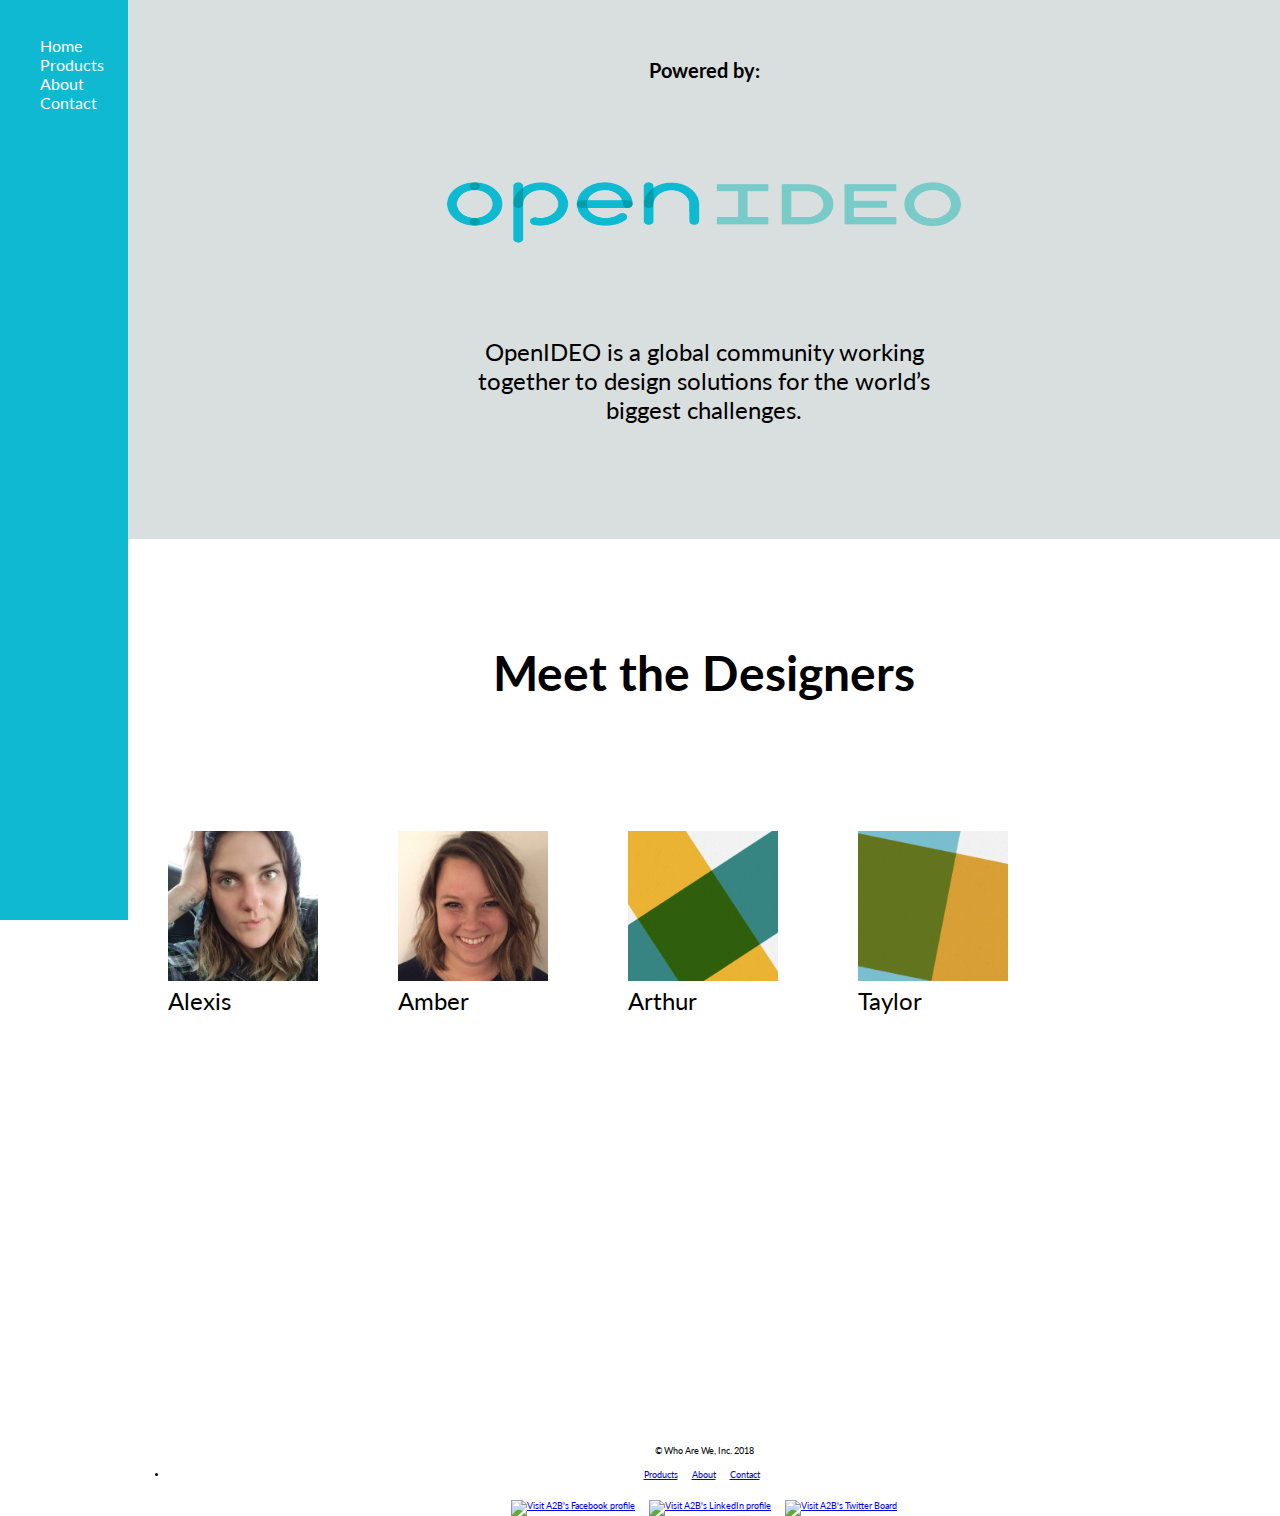
==== about.html @ ad9490f4 "Merge pull request #23 from nss-day-cohort-24/anotherBranch" ====
<!DOCTYPE html>
<html>
<head>
    <meta charset="utf-8" />
    <meta http-equiv="X-UA-Compatible" content="IE=edge">
    <title>About</title>
    <meta name="viewport" content="width=device-width, initial-scale=1">
    <link href="https://fonts.googleapis.com/css?family=Lato:300" rel="stylesheet">
    <link rel="stylesheet" type="text/css" media="screen" href="css/about.css" />
    <link rel="stylesheet" type="text/css" media="screen" href="css/styles.css" />

</head>
<body>
    <header>
        <div class="navBackground">
            <nav>
                <ul>
                    <li><a href="index.html">Home</a></li>
                    <li><a href="products.html">Products</a></li>
                    <li><a href="about.html">About</a></li>
                    <li><a href="contact.html">Contact</a></li>
                </ul>          
            </nav>
        </div>
    </header>
    <body>
        <div class="container">
            <div class="logo">
                <h5>Powered by:</h5>
                <img src="images/openideo-logo.png" height="250px" width="600px">
                <p>OpenIDEO is a global community working together to design solutions for the world’s biggest challenges.</p>
            </div>
            <h3>Meet the Designers</h3>
            <div class="designers">
                <div class="images">
                    <figure>
                        <img src="images/alexis.png" height="150px" width="150px">
                        <figcaption>Alexis</figcaption>
                    </figure>
                    <figure>
                        <img src="images/amber.png" height="150px" width="150px">
                        <figcaption>Amber</figcaption>
                    </figure>
                    <figure>
                        <img src="images/arthur.png" height="150px" width="150px">
                        <figcaption>Arthur</figcaption>
                    </figure>
                    <figure>
                        <img src="images/taylor.png" height="150px" width="150px">
                        <figcaption>Taylor</figcaption>
                    </figure>
                </div>
            </div>
        </div>
        <div class="wrapper">
                <div class="push"></div>
                </div>
    <footer class="footer">
        &copy; Who Are We, Inc. 2018
        <ul>
            <li><a href="products.html">Products</a> &nbsp;&nbsp;&nbsp;&nbsp;&nbsp;
                <a href="about.html">About</a> &nbsp;&nbsp;&nbsp;&nbsp;&nbsp;
                <a href="contact.html">Contact</a></li>
            </ul>
            <br>
            <a href="#"><img src="images/facebook.png" alt="Visit A2B's Facebook profile" title="A2B's Facebook profile" width="20" height="20"></a> &nbsp;&nbsp;&nbsp;&nbsp;&nbsp;
            <a href="#"><img src="images/linkedin.png" alt="Visit A2B's LinkedIn profile" title="A2B's LinkedIn profile" width="20" height="20"></a> &nbsp;&nbsp;&nbsp;&nbsp;&nbsp;
            <a href="#"><img src="images/twitter.png" alt="Visit A2B's Twitter Board" title="A2B's Twitter Board" width="20" height="20"></a>
    </footer>
    
<script src="JS/main.js"></script>
</body>
</html>
---- css/about.css ----
body {
    font-family: 'Lato', sans-serif;
}

.container {
    font-family: 'Lato', sans-serif;
    font-size: 1.5em;
}

body {
    margin:0 0 0 10%;
}

/*navigation bar */
#navBackground {
    background-color: #10B9D2;
    height: 100%;
    width: 10%;
    position: fixed;
    z-index: 1;
    left: 0;
    overflow-x: hidden;
}

/*the logo and mission statement for openideo*/
.logo {
   text-align: center;
   background-color: #D9DEDE;
   padding-bottom: 10%;
}

p {
    margin: 0 30% 0 30%;
}

h5 {
    padding: 5% 0 0 0 ;
    margin: 0;
}



/*designers portion*/

h3 {
    text-align: center; 
    font-size: 2em;
    padding: 5% 0 5% 0;
}

.designers {
    display: inline-flex;
    flex-direction: row;
    align-items: center;
}

.images {
    display: inline-flex;
    flex-direction: row;
    align-items: center;
    
}
---- css/styles.css ----
.navBackground {
    background-color: #10b9d2;
        height: 100%;
        width: 10%;
        position: fixed;
        z-index: 1;
        top: 0;
        left: 0;
        overflow-x: hidden;
        padding-top: 20px;
        text-decoration: none;
    
}

/* this is link text color, the href anchors change it */
.navBackground a {
    color: white;
    font-family: 'Lato', sans-serif;
    text-decoration: none;
}

.navBackground li {
    list-style-type: none;
}

.navBackground a:hover {
    color: black;
}

body {
    margin: 0 0 0 10%;
    font-family: 'Lato', sans-serif;
    background-color: white;
    color: black;
}


.welcomeText {
    font-size: 8em;
    text-align: center;
}

.removeMargin {
    margin: 10% 0 0 0;
    
}

.welcomeText2 {
    text-align: right;
    /* padding-top: -40em; */

}


.footer {
    text-align: center;
    font-size: xx-small;
    position: relative;
}

.footer ul {
    padding-top: .5em;
    padding-right: 5em;
    text-decoration: none;
    
}

html, body {
    height: 100%;
}

.wrapper {
    min-height: 45%;
    margin-bottom: 1px;
}

.footer, .push {
    height: 1px;

}
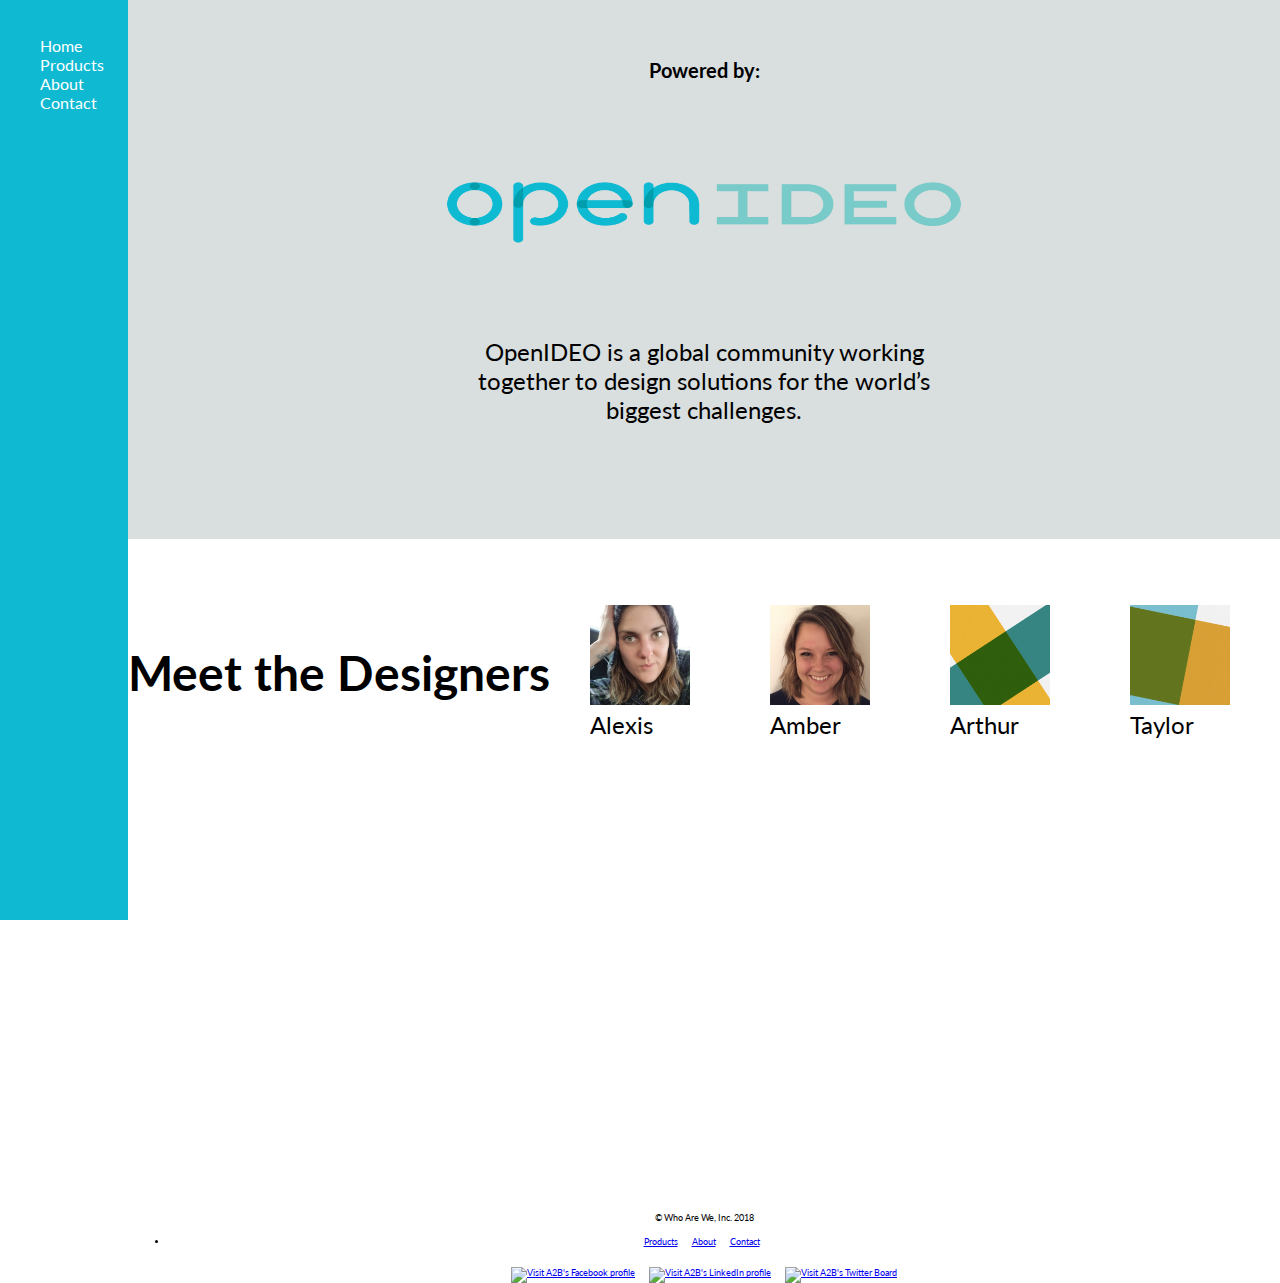
==== commit 8529a002: "fixed footer on all pages, added text to home page" ====
--- a/about.html
+++ b/about.html
@@ -30,23 +30,23 @@
                 <img src="images/openideo-logo.png" height="250px" width="600px">
                 <p>OpenIDEO is a global community working together to design solutions for the world’s biggest challenges.</p>
             </div>
-            <h3>Meet the Designers</h3>
             <div class="designers">
+                <h3>Meet the Designers</h3>
                 <div class="images">
                     <figure>
-                        <img src="images/alexis.png" height="150px" width="150px">
+                        <img src="images/alexis.png" height="100px" width="100px">
                         <figcaption>Alexis</figcaption>
                     </figure>
                     <figure>
-                        <img src="images/amber.png" height="150px" width="150px">
+                        <img src="images/amber.png" height="100px" width="100px">
                         <figcaption>Amber</figcaption>
                     </figure>
                     <figure>
-                        <img src="images/arthur.png" height="150px" width="150px">
+                        <img src="images/arthur.png" height="100px" width="100px">
                         <figcaption>Arthur</figcaption>
                     </figure>
                     <figure>
-                        <img src="images/taylor.png" height="150px" width="150px">
+                        <img src="images/taylor.png" height="100px" width="100px">
                         <figcaption>Taylor</figcaption>
                     </figure>
                 </div>
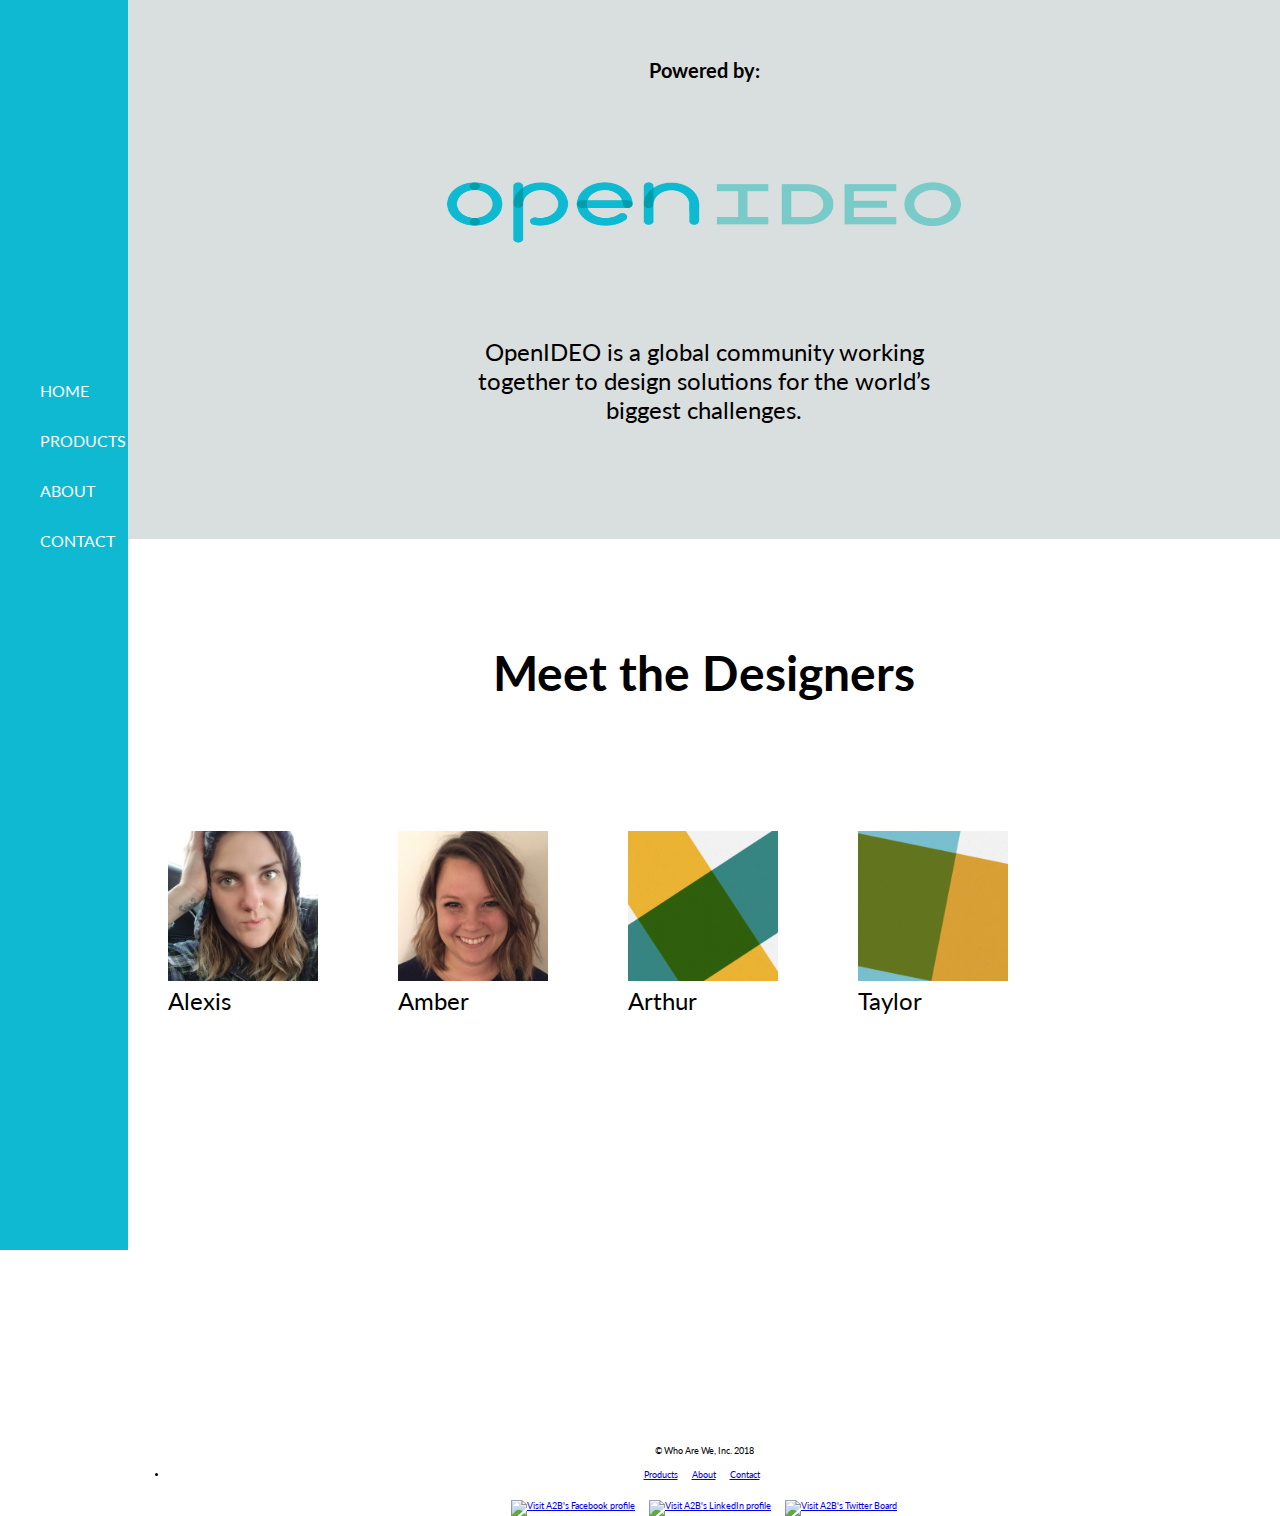
==== commit beac1f1f: "added changes to the style of nav bar" ====
--- a/about.html
+++ b/about.html
@@ -15,10 +15,10 @@
         <div class="navBackground">
             <nav>
                 <ul>
-                    <li><a href="index.html">Home</a></li>
-                    <li><a href="products.html">Products</a></li>
-                    <li><a href="about.html">About</a></li>
-                    <li><a href="contact.html">Contact</a></li>
+                    <li><a href="index.html">HOME</a></li>
+                    <li><a href="products.html">PRODUCTS</a></li>
+                    <li><a href="about.html">ABOUT</a></li>
+                    <li><a href="contact.html">CONTACT</a></li>
                 </ul>          
             </nav>
         </div>
@@ -30,23 +30,23 @@
                 <img src="images/openideo-logo.png" height="250px" width="600px">
                 <p>OpenIDEO is a global community working together to design solutions for the world’s biggest challenges.</p>
             </div>
+            <h3>Meet the Designers</h3>
             <div class="designers">
-                <h3>Meet the Designers</h3>
                 <div class="images">
                     <figure>
-                        <img src="images/alexis.png" height="100px" width="100px">
+                        <img src="images/alexis.png" height="150px" width="150px">
                         <figcaption>Alexis</figcaption>
                     </figure>
                     <figure>
-                        <img src="images/amber.png" height="100px" width="100px">
+                        <img src="images/amber.png" height="150px" width="150px">
                         <figcaption>Amber</figcaption>
                     </figure>
                     <figure>
-                        <img src="images/arthur.png" height="100px" width="100px">
+                        <img src="images/arthur.png" height="150px" width="150px">
                         <figcaption>Arthur</figcaption>
                     </figure>
                     <figure>
-                        <img src="images/taylor.png" height="100px" width="100px">
+                        <img src="images/taylor.png" height="150px" width="150px">
                         <figcaption>Taylor</figcaption>
                     </figure>
                 </div>
--- a/css/styles.css
+++ b/css/styles.css
@@ -7,7 +7,7 @@
         top: 0;
         left: 0;
         overflow-x: hidden;
-        padding-top: 20px;
+        padding-top: 350px;
         text-decoration: none;
     
 }
@@ -21,6 +21,7 @@
 
 .navBackground li {
     list-style-type: none;
+    line-height: 50px;
 }
 
 .navBackground a:hover {
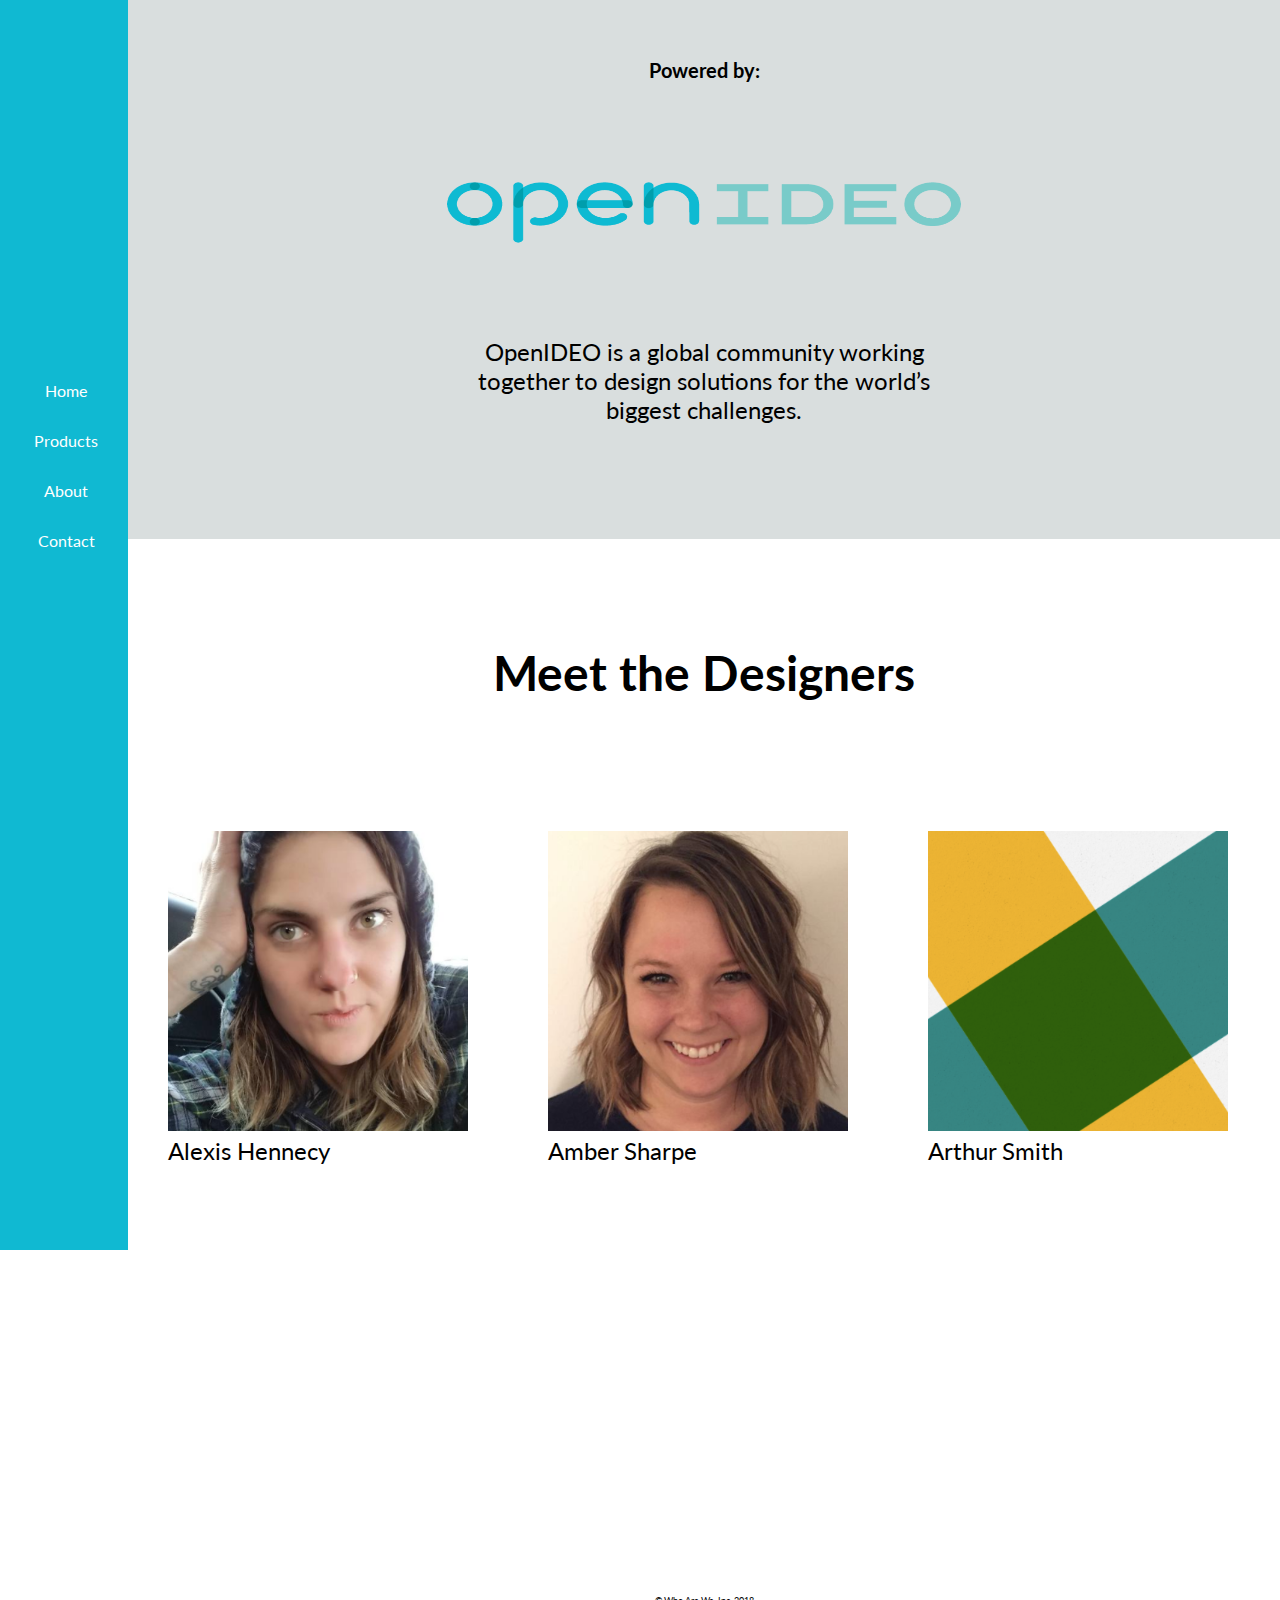
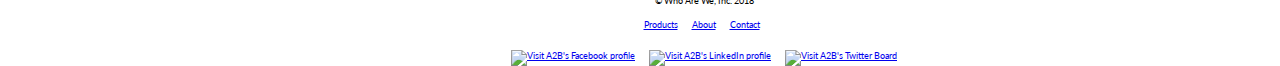
==== commit c74d2ad8: "i are done" ====
--- a/about.html
+++ b/about.html
@@ -15,10 +15,10 @@
         <div class="navBackground">
             <nav>
                 <ul>
-                    <li><a href="index.html">HOME</a></li>
-                    <li><a href="products.html">PRODUCTS</a></li>
-                    <li><a href="about.html">ABOUT</a></li>
-                    <li><a href="contact.html">CONTACT</a></li>
+                    <li><a href="index.html">Home</a></li>
+                    <li><a href="products.html">Products</a></li>
+                    <li><a href="about.html">About</a></li>
+                    <li><a href="contact.html">Contact</a></li>
                 </ul>          
             </nav>
         </div>
@@ -32,24 +32,22 @@
             </div>
             <h3>Meet the Designers</h3>
             <div class="designers">
-                <div class="images">
-                    <figure>
-                        <img src="images/alexis.png" height="150px" width="150px">
-                        <figcaption>Alexis</figcaption>
-                    </figure>
-                    <figure>
-                        <img src="images/amber.png" height="150px" width="150px">
-                        <figcaption>Amber</figcaption>
-                    </figure>
-                    <figure>
-                        <img src="images/arthur.png" height="150px" width="150px">
-                        <figcaption>Arthur</figcaption>
-                    </figure>
-                    <figure>
-                        <img src="images/taylor.png" height="150px" width="150px">
-                        <figcaption>Taylor</figcaption>
-                    </figure>
-                </div>
+                <figure>
+                    <img src="images/alexis.png" height="300px" width="300px">
+                    <figcaption id="alexis"></figcaption>
+                </figure>
+                <figure>
+                    <img src="images/amber.png" height="300px" width="300px">
+                    <figcaption id="amber"></figcaption>
+                </figure>
+                <figure>
+                    <img src="images/arthur.png" height="300px" width="300px">
+                    <figcaption id="arthur"></figcaption>
+                </figure>
+                <figure>
+                    <img src="images/taylor.png" height="300px" width="300px">
+                    <figcaption id="taylor"></figcaption>
+                </figure>
             </div>
         </div>
         <div class="wrapper">
@@ -68,6 +66,6 @@
             <a href="#"><img src="images/twitter.png" alt="Visit A2B's Twitter Board" title="A2B's Twitter Board" width="20" height="20"></a>
     </footer>
     
-<script src="JS/main.js"></script>
+<script src="JS/about.js"></script>
 </body>
 </html>--- a/css/styles.css
+++ b/css/styles.css
@@ -17,16 +17,23 @@
     color: white;
     font-family: 'Lato', sans-serif;
     text-decoration: none;
+    
 }
 
 .navBackground li {
     list-style-type: none;
     line-height: 50px;
+    margin: 0 0 0 -40%;
+    text-align: center;
 }
 
 .navBackground a:hover {
     color: black;
+    font-size: small;
 }
+
+
+
 
 body {
     margin: 0 0 0 10%;
@@ -37,8 +44,9 @@
 
 
 .welcomeText {
-    font-size: 8em;
+    font-size: 7em;
     text-align: center;
+    
 }
 
 .removeMargin {
@@ -47,8 +55,12 @@
 }
 
 .welcomeText2 {
-    text-align: right;
-    /* padding-top: -40em; */
+    text-align: center;
+    font-style: italic;
+    letter-spacing: 1em;
+    line-height: 1em;
+    margin-top: -40px;
+    padding-top: -40em;
 
 }
 
@@ -61,13 +73,40 @@
 
 .footer ul {
     padding-top: .5em;
-    padding-right: 5em;
+    padding-right: 5em;  
+    text-decoration: none;  
+}
+
+.footer li {
+    list-style-type: none;
     text-decoration: none;
-    
+    color: black;
+}
+
+.footer li a:visited {
+    color: #10b9d2;
+}
+
+.footer li a:hover {
+    font-size: small;
+}
+
+.fontStyle {
+    color: black;
+    font-size: smaller;
+}
+
+.fontStyle a:visited {
+    color: black;
+}
+
+.fontStyle a:hover {
+    color: #d9dede;
 }
 
 html, body {
     height: 100%;
+
 }
 
 .wrapper {
@@ -78,4 +117,14 @@
 .footer, .push {
     height: 1px;
 
-}+}
+
+.images {
+    padding-top: 5em;
+    margin-left: 15em;
+}
+
+.imagesTwo {
+    padding-bottom: 5em;   
+}
+
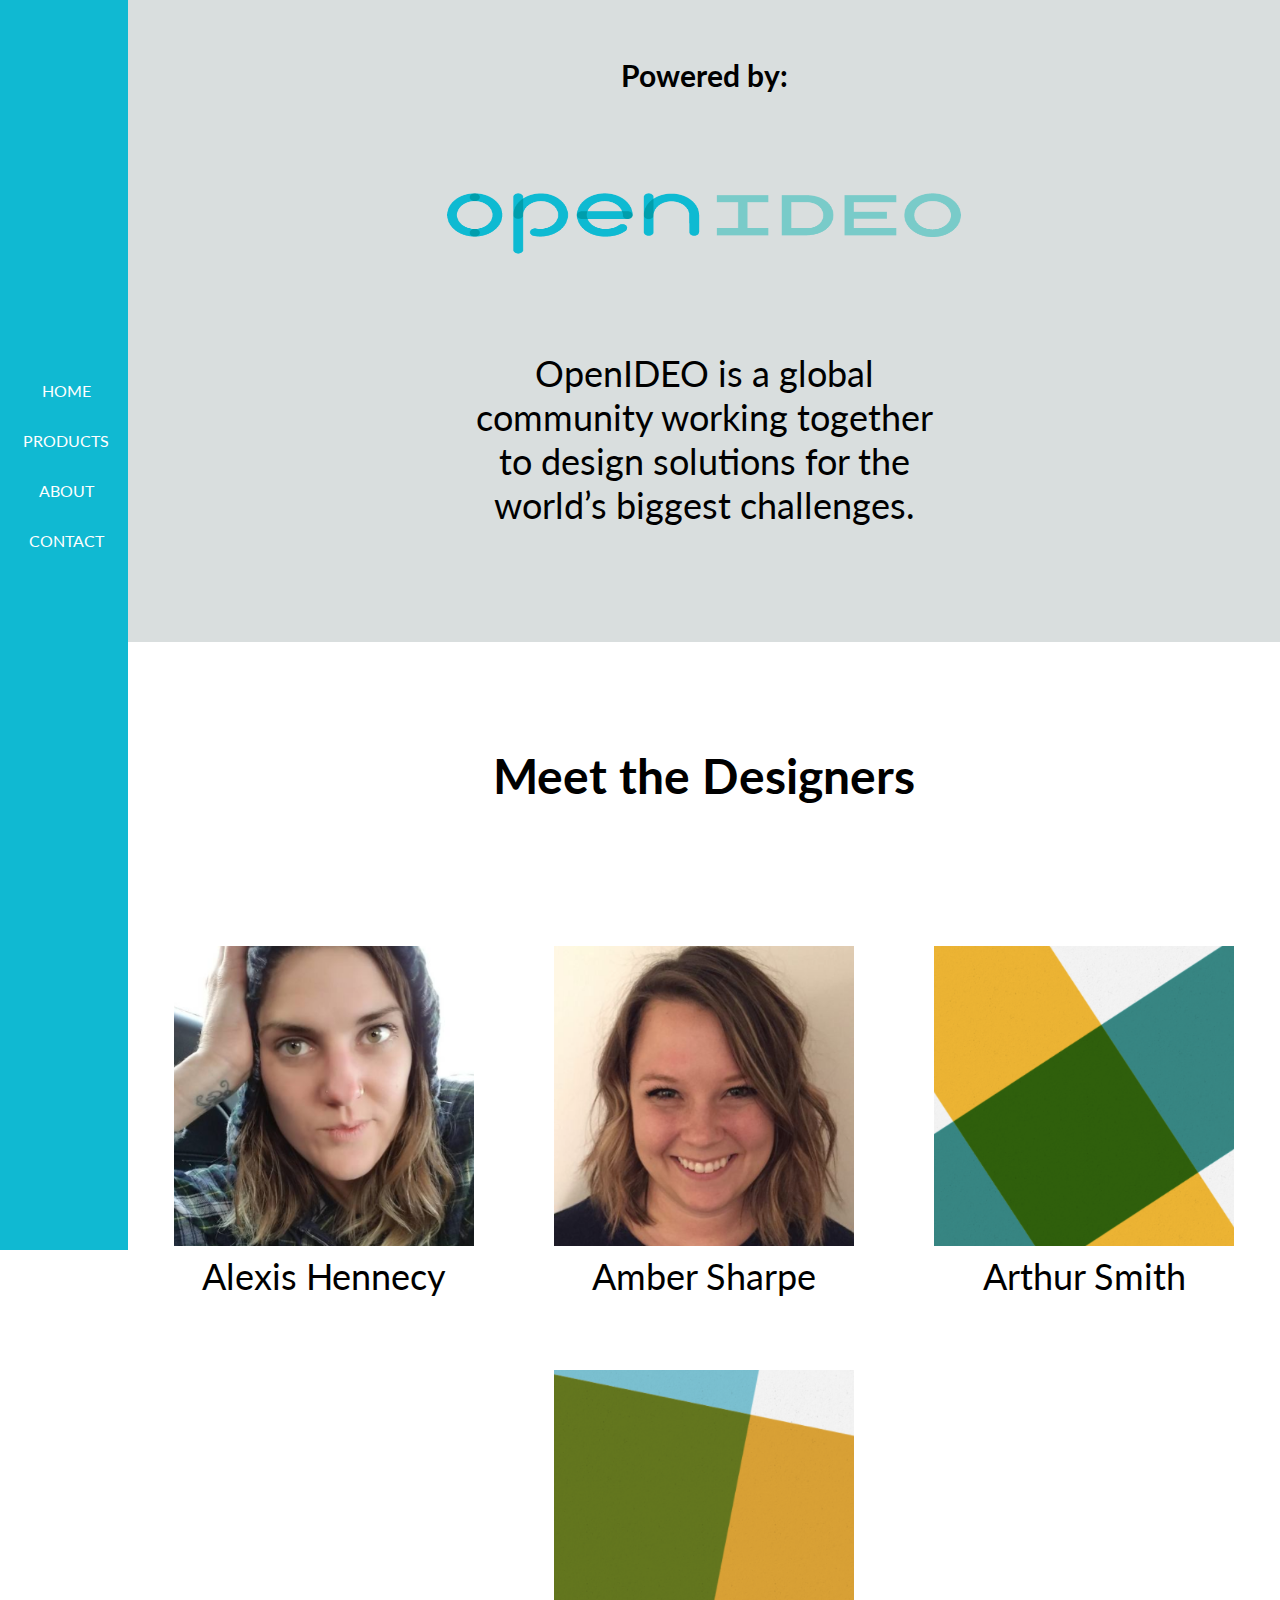
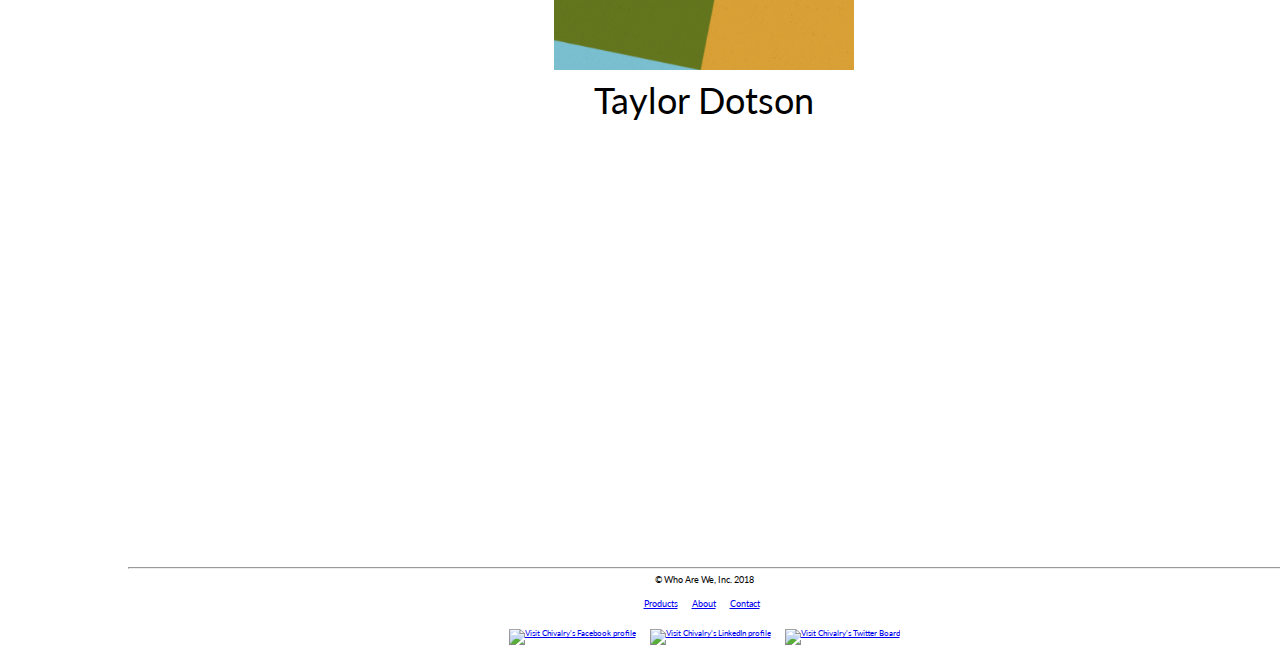
==== commit 3b756503: "Merge pull request #27 from nss-day-cohort-24/as-about-page" ====
--- a/about.html
+++ b/about.html
@@ -15,10 +15,10 @@
         <div class="navBackground">
             <nav>
                 <ul>
-                    <li><a href="index.html">Home</a></li>
-                    <li><a href="products.html">Products</a></li>
-                    <li><a href="about.html">About</a></li>
-                    <li><a href="contact.html">Contact</a></li>
+                    <li><a href="index.html">HOME</a></li>
+                    <li><a href="products.html">PRODUCTS</a></li>
+                    <li><a href="about.html">ABOUT</a></li>
+                    <li><a href="contact.html">CONTACT</a></li>
                 </ul>          
             </nav>
         </div>
@@ -53,18 +53,21 @@
         <div class="wrapper">
                 <div class="push"></div>
                 </div>
-    <footer class="footer">
-        &copy; Who Are We, Inc. 2018
-        <ul>
-            <li><a href="products.html">Products</a> &nbsp;&nbsp;&nbsp;&nbsp;&nbsp;
-                <a href="about.html">About</a> &nbsp;&nbsp;&nbsp;&nbsp;&nbsp;
-                <a href="contact.html">Contact</a></li>
-            </ul>
-            <br>
-            <a href="#"><img src="images/facebook.png" alt="Visit A2B's Facebook profile" title="A2B's Facebook profile" width="20" height="20"></a> &nbsp;&nbsp;&nbsp;&nbsp;&nbsp;
-            <a href="#"><img src="images/linkedin.png" alt="Visit A2B's LinkedIn profile" title="A2B's LinkedIn profile" width="20" height="20"></a> &nbsp;&nbsp;&nbsp;&nbsp;&nbsp;
-            <a href="#"><img src="images/twitter.png" alt="Visit A2B's Twitter Board" title="A2B's Twitter Board" width="20" height="20"></a>
-    </footer>
+                <footer class="footer">
+                        <hr width="100%">&copy; Who Are We, Inc. 2018
+                        <ul>
+                            <li><a href="products.html">Products</a> &nbsp;&nbsp;&nbsp;&nbsp;&nbsp;
+                                <a href="about.html">About</a> &nbsp;&nbsp;&nbsp;&nbsp;&nbsp;
+                                <a href="contact.html">Contact</a></li>
+                            </ul>
+                            <br>
+                            
+                            <div class="fontStyle">
+                            <a href="#"><img src="images/facebook.png" alt="Visit Chivalry's Facebook profile" title="Chivalry's Facebook profile" width="20" height="20"></a> &nbsp;&nbsp;&nbsp;&nbsp;&nbsp;
+                            <a href="#"><img src="images/linkedin.png" alt="Visit Chivalry's LinkedIn profile" title="Chivalry's LinkedIn profile" width="20" height="20"></a> &nbsp;&nbsp;&nbsp;&nbsp;&nbsp;
+                            <a href="#"><img src="images/twitter.png" alt="Visit Chivalry's Twitter Board" title="Chivalry's Twitter Board" width="20" height="20"></a>
+                        </div>
+                    </footer>
     
 <script src="JS/about.js"></script>
 </body>
--- a/css/about.css
+++ b/css/about.css
@@ -1,16 +1,13 @@
 
 body {
     font-family: 'Lato', sans-serif;
+    margin:0 0 0 10%;
 }
 
 .container {
-    font-family: 'Lato', sans-serif;
     font-size: 1.5em;
 }
 
-body {
-    margin:0 0 0 10%;
-}
 
 /*navigation bar */
 #navBackground {
@@ -28,6 +25,7 @@
    text-align: center;
    background-color: #D9DEDE;
    padding-bottom: 10%;
+    font-size: 1.5em;
 }
 
 p {
@@ -50,15 +48,12 @@
 }
 
 .designers {
-    display: inline-flex;
-    flex-direction: row;
-    align-items: center;
+    text-align: center;
+    font-size: 1.5em;
+    display: flex;
+    justify-content: center;
+    flex-wrap: wrap;
 }
 
-.images {
-    display: inline-flex;
-    flex-direction: row;
-    align-items: center;
-    
-}
 
+
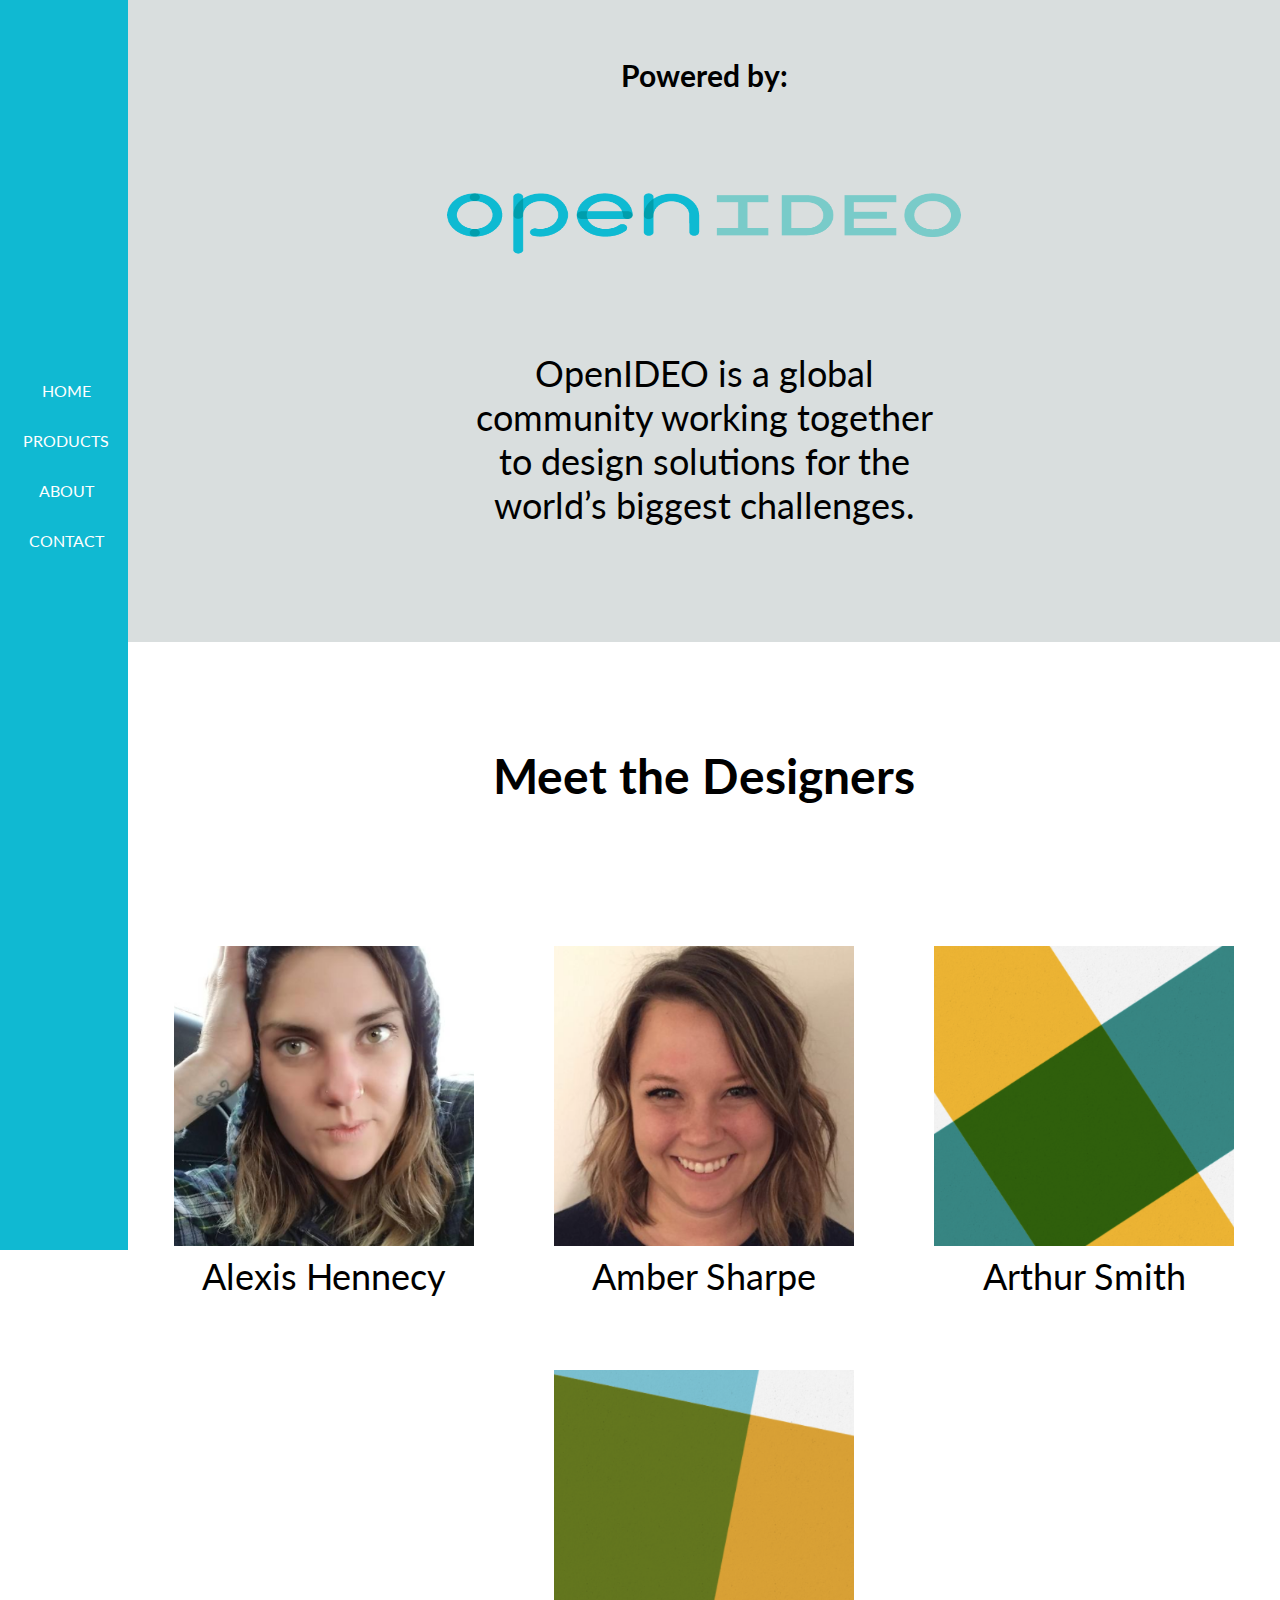
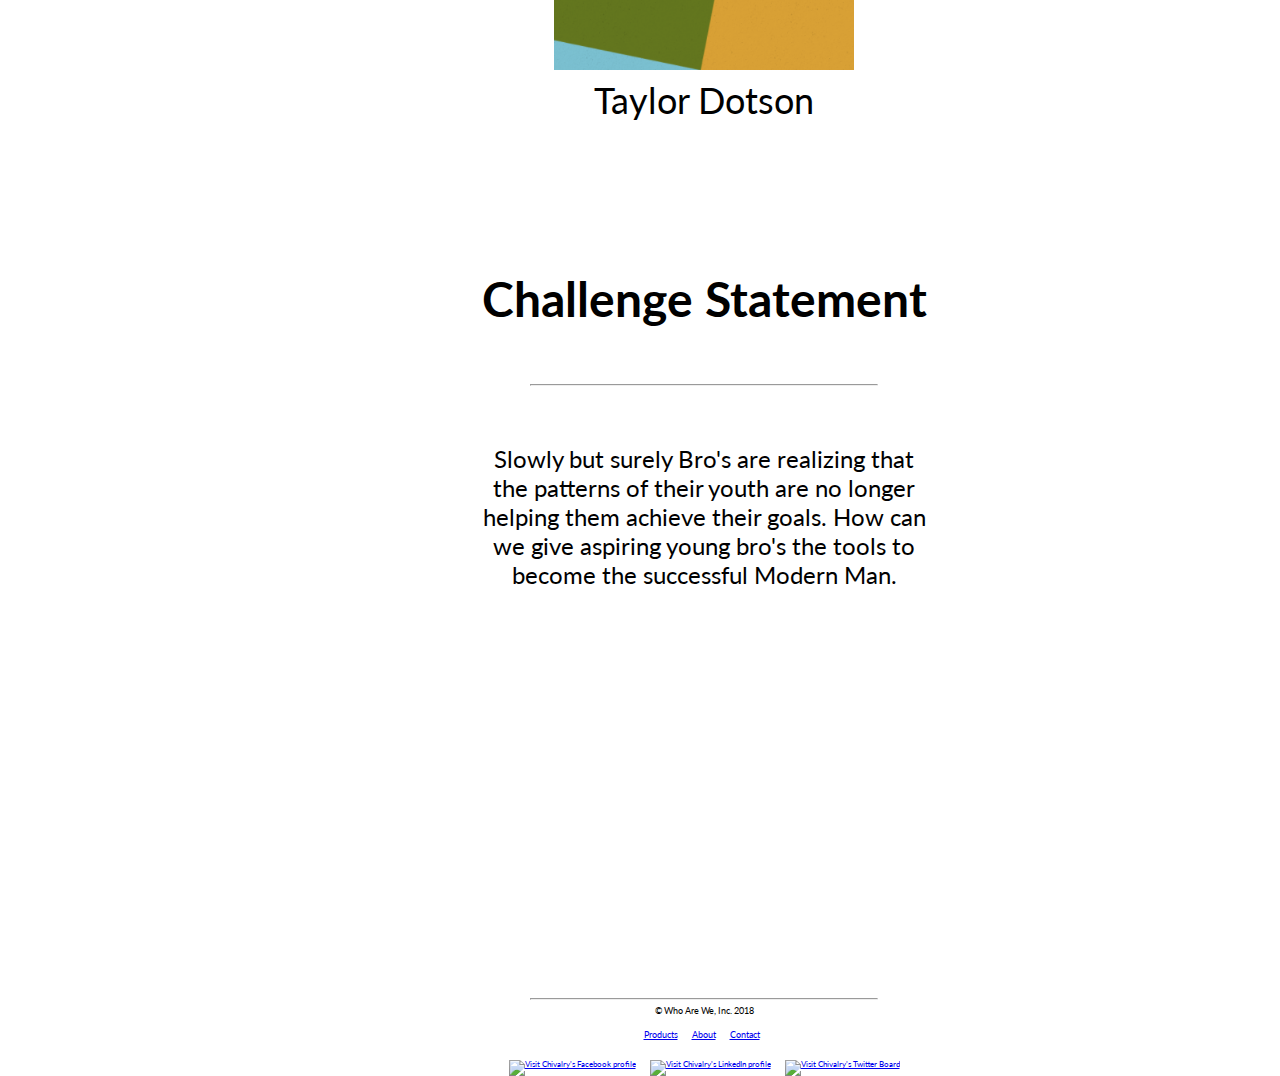
==== commit 42310fe7: "challenge statement" ====
--- a/about.html
+++ b/about.html
@@ -49,6 +49,13 @@
                     <figcaption id="taylor"></figcaption>
                 </figure>
             </div>
+            <div class="statement">
+                <h6>Challenge Statement</h6><hr>
+                
+                <p>
+                    Slowly but surely Bro's are realizing that the patterns of their youth are no longer helping them achieve their goals. How can we give aspiring young bro's the tools to become the successful Modern Man.
+                </p>
+            </div>
         </div>
         <div class="wrapper">
                 <div class="push"></div>
--- a/css/about.css
+++ b/css/about.css
@@ -55,5 +55,21 @@
     flex-wrap: wrap;
 }
 
+.statement {
+    text-align: center;
+}
+
+.statement h6 {
+    font-size: 2em;
+    margin-bottom: 5%;
+}
+
+.statement p {
+margin-top: 5%;
+}
+
+hr {
+    width: 30%;
+}
 
 
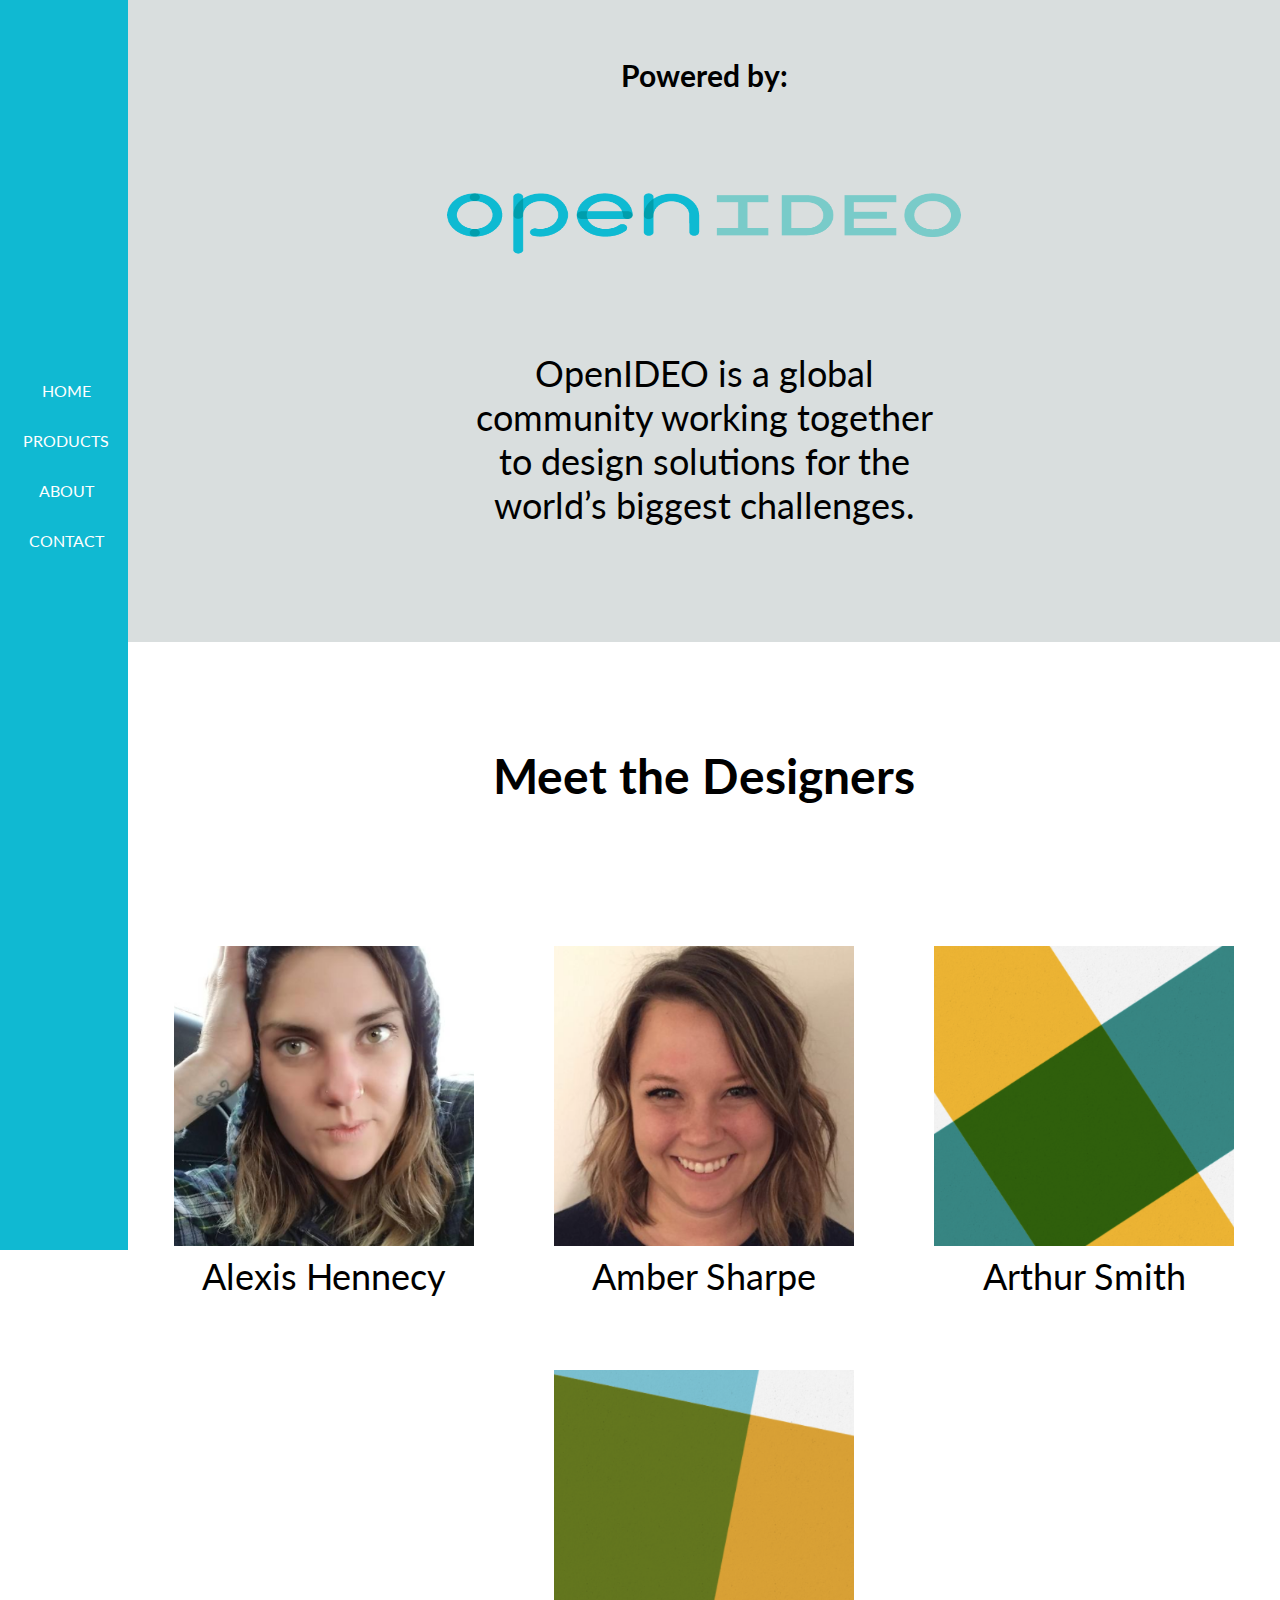
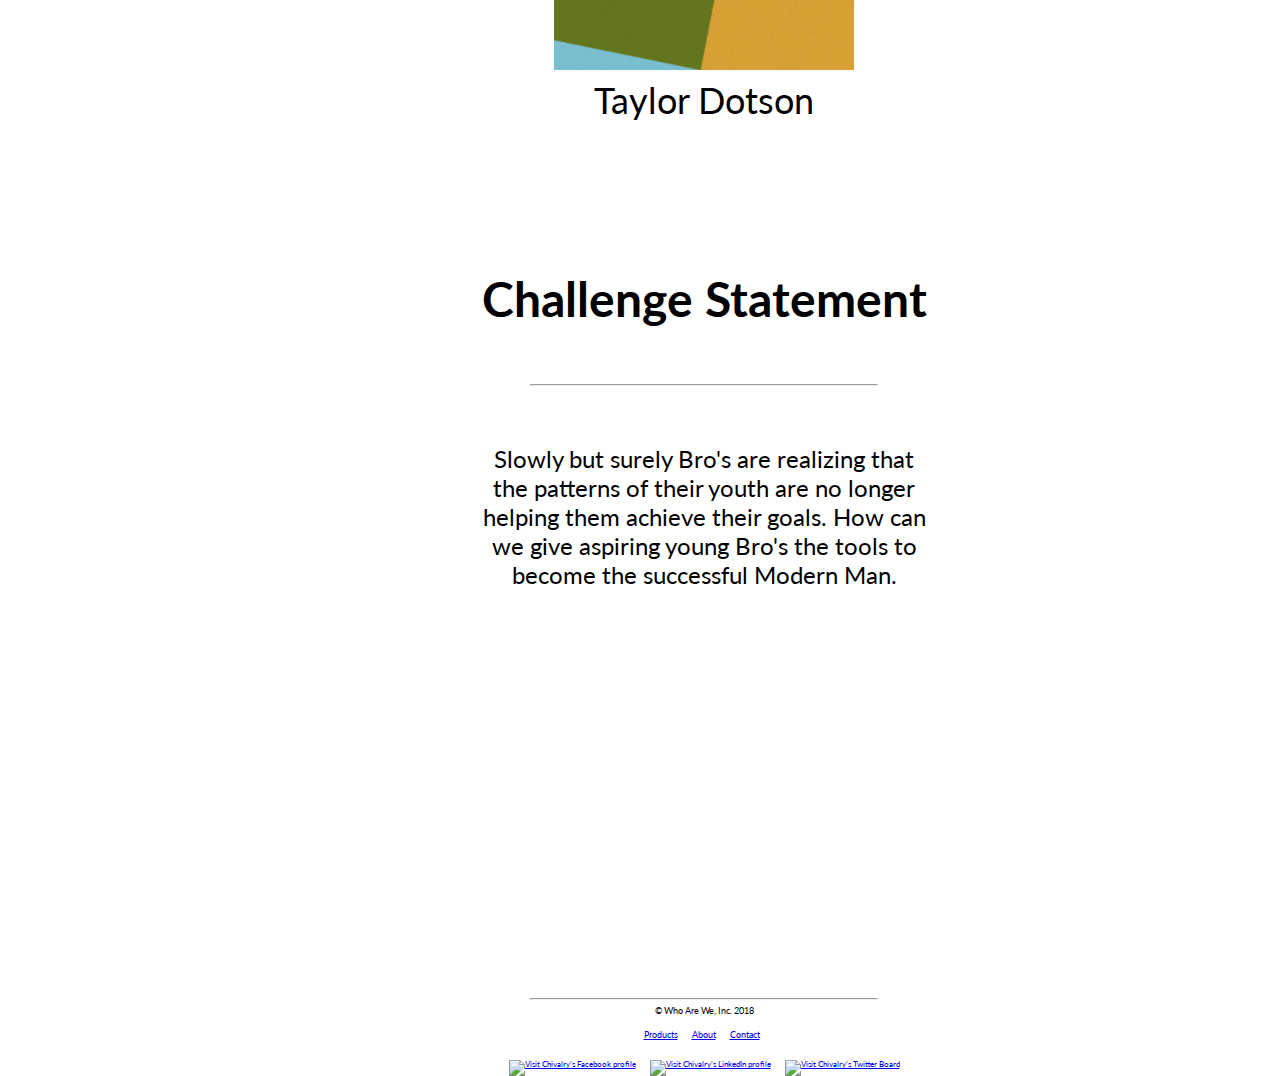
==== commit 17442cbb: "final push?" ====
--- a/about.html
+++ b/about.html
@@ -51,9 +51,8 @@
             </div>
             <div class="statement">
                 <h6>Challenge Statement</h6><hr>
-                
                 <p>
-                    Slowly but surely Bro's are realizing that the patterns of their youth are no longer helping them achieve their goals. How can we give aspiring young bro's the tools to become the successful Modern Man.
+                    Slowly but surely Bro's are realizing that the patterns of their youth are no longer helping them achieve their goals. How can we give aspiring young Bro's the tools to become the successful Modern Man.
                 </p>
             </div>
         </div>
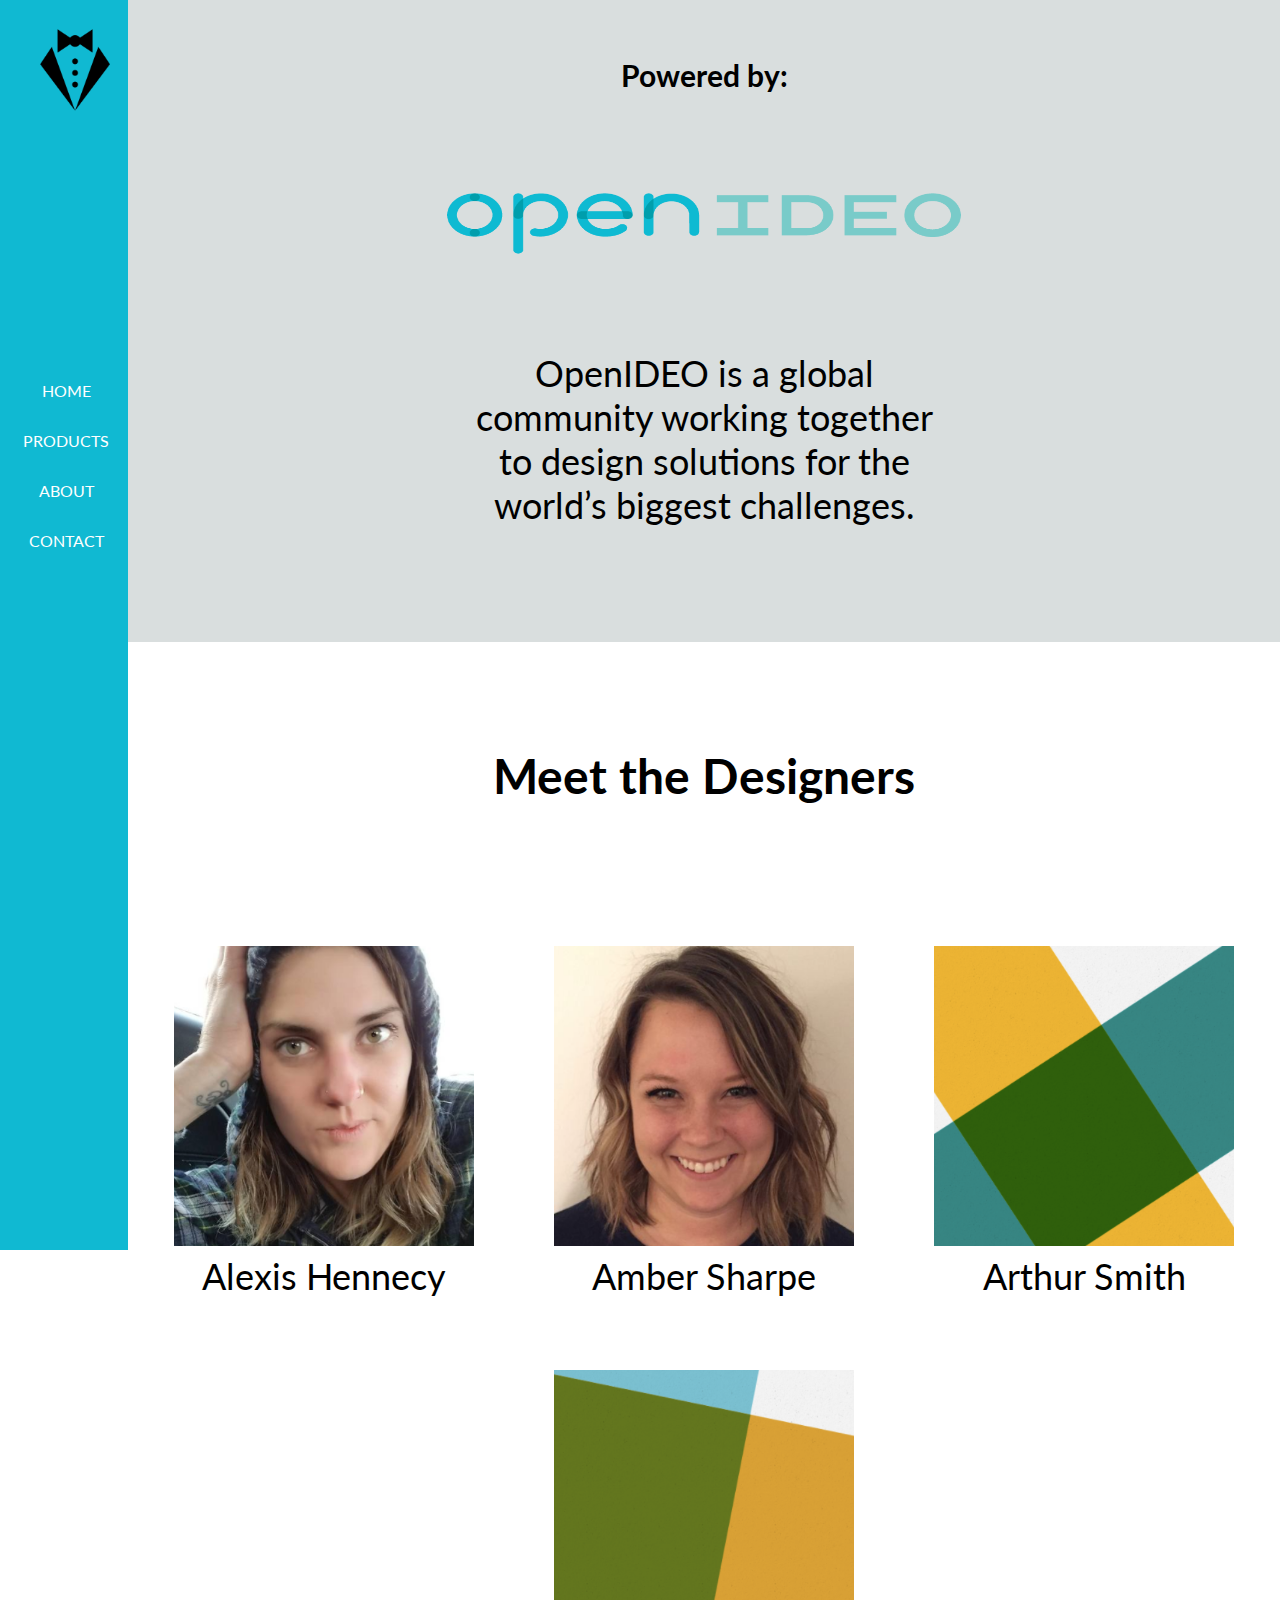
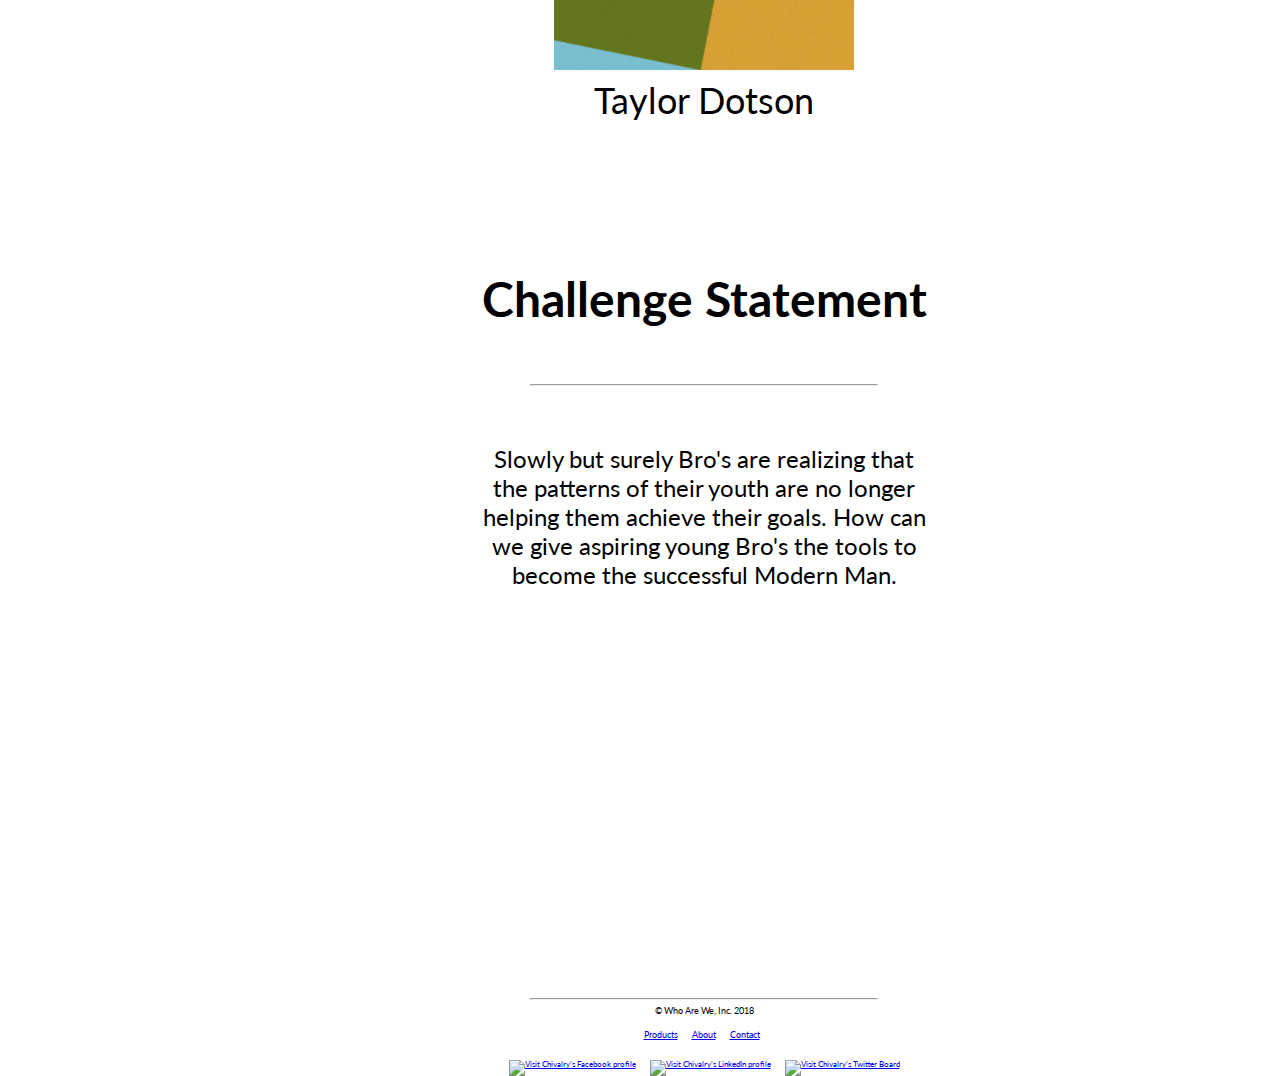
==== commit e1040ade: "added logo" ====
--- a/about.html
+++ b/about.html
@@ -13,6 +13,7 @@
 <body>
     <header>
         <div class="navBackground">
+                <img class="logo-nav" src="images/bow-tie.jpg" alt="logo" width="90" height="90">
             <nav>
                 <ul>
                     <li><a href="index.html">HOME</a></li>
--- a/css/styles.css
+++ b/css/styles.css
@@ -128,3 +128,8 @@
     padding-bottom: 5em;   
 }
 
+.logo-nav {
+  position: absolute;
+  top: 25px;
+  left: 30px;
+}